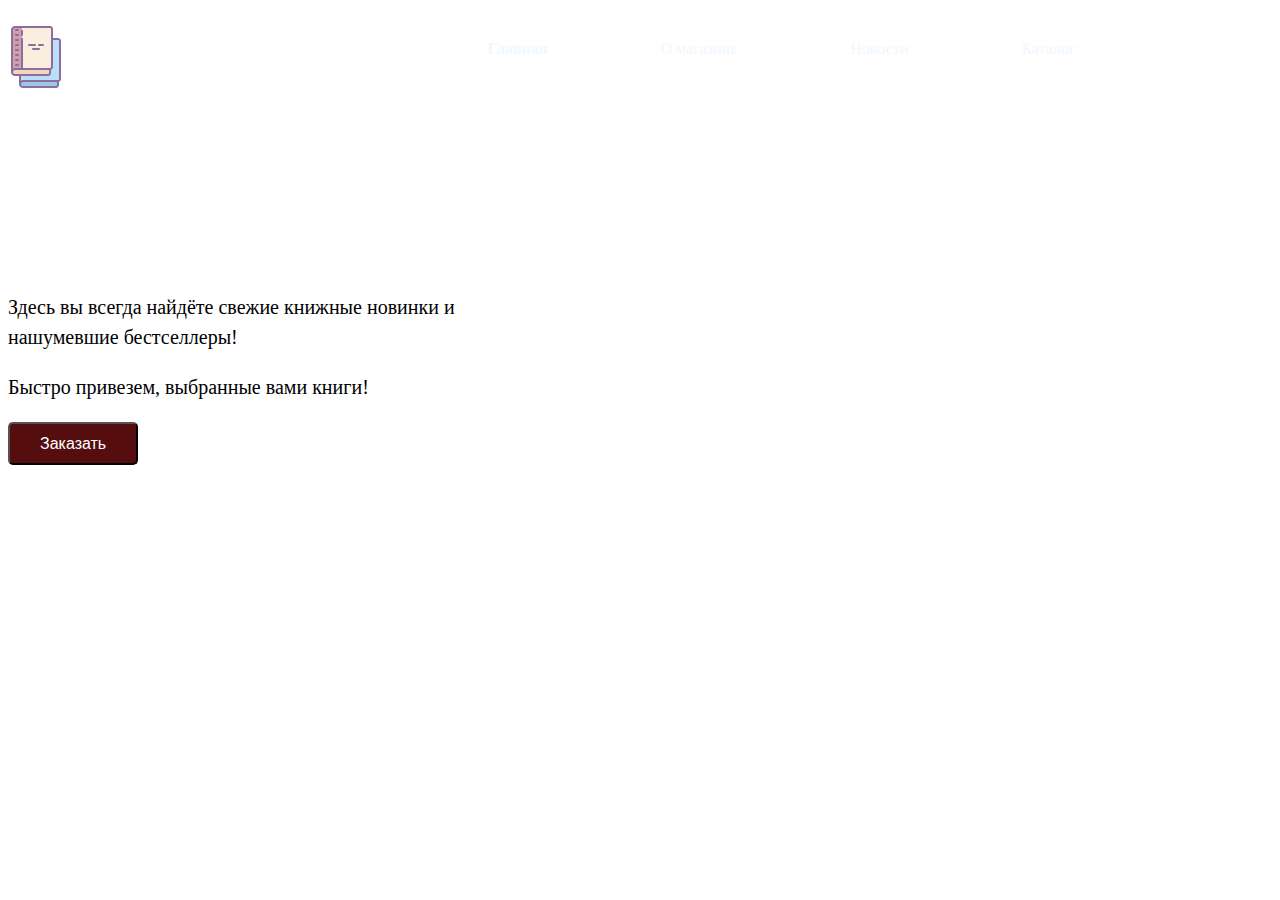
==== index.html @ b786f0fe "commit" ====
<!DOCTYPE html>
<html lang="en">

<head>
    <meta charset="UTF-8">
    <title>Books</title>
    <link rel="stylesheet" href="style.css">
</head>

<body id="main">
    <header class="header">
        <a href="#">
            <img src='./img/logo.png' class="logo" alt="logo">
        </a>
        <nav class="navbar">
            <ul class="menu-list">
                <li class="menu-item active"><a href="#">Главная</a></li>
                <li class="menu-item"><a href="aboutus.html">О магазине</a></li>
                <li class="menu-item"><a href="#">Новости</a></li>
                <li class="menu-item"><a href="#">Каталог</a></li>
            </ul>
        </nav>
    </header>
    <main class="main">
        <p class="main-text">Здесь вы всегда найдёте свежие книжные новинки и нашумевшие бестселлеры!</p>
        <p class="main-text">Быстро привезем, выбранные вами книги!</p>
        <button class="button-order">Заказать</button>
    </main>
    <div>
        
    </div>
</body>

</html>
---- style.css ----
#main body {
    margin: auto;
    background: url('./img/back1.jpg');
    max-width: 1000px;
    width: 100%;
    height: 100%;
    color: #000000;
    background-repeat: no-repeat;
}

#main  .header {
    display: flex;
    justify-content: space-around;
    margin-top: 24px;
    margin-bottom: 200px;
}

#main  .menu-list {
    display: flex;
    list-style-type: none;


}

#main  .menu-item:not(:last-child) {
    margin-right: 63px;
}


#main  .menu-item a {
    text-decoration: none;
    color: aliceblue;
    margin-right: 50px;
}


#main .active {
    font-weight: bold;
}


#main  .main-text {
    font-weight: 10px;
    font-size: 20px;
    line-height: 30px;
}

#main  .button-order {
    padding: 10px 30px;
    background: #550D0D;
    border-radius: 5px;
    color: #fff;
    font-weight: 500;
    font-size: 16px;
    line-height: 19px;
}

#main  .main {
    max-width: 500px;
}


.logo {
    margin-left: -150px;
}
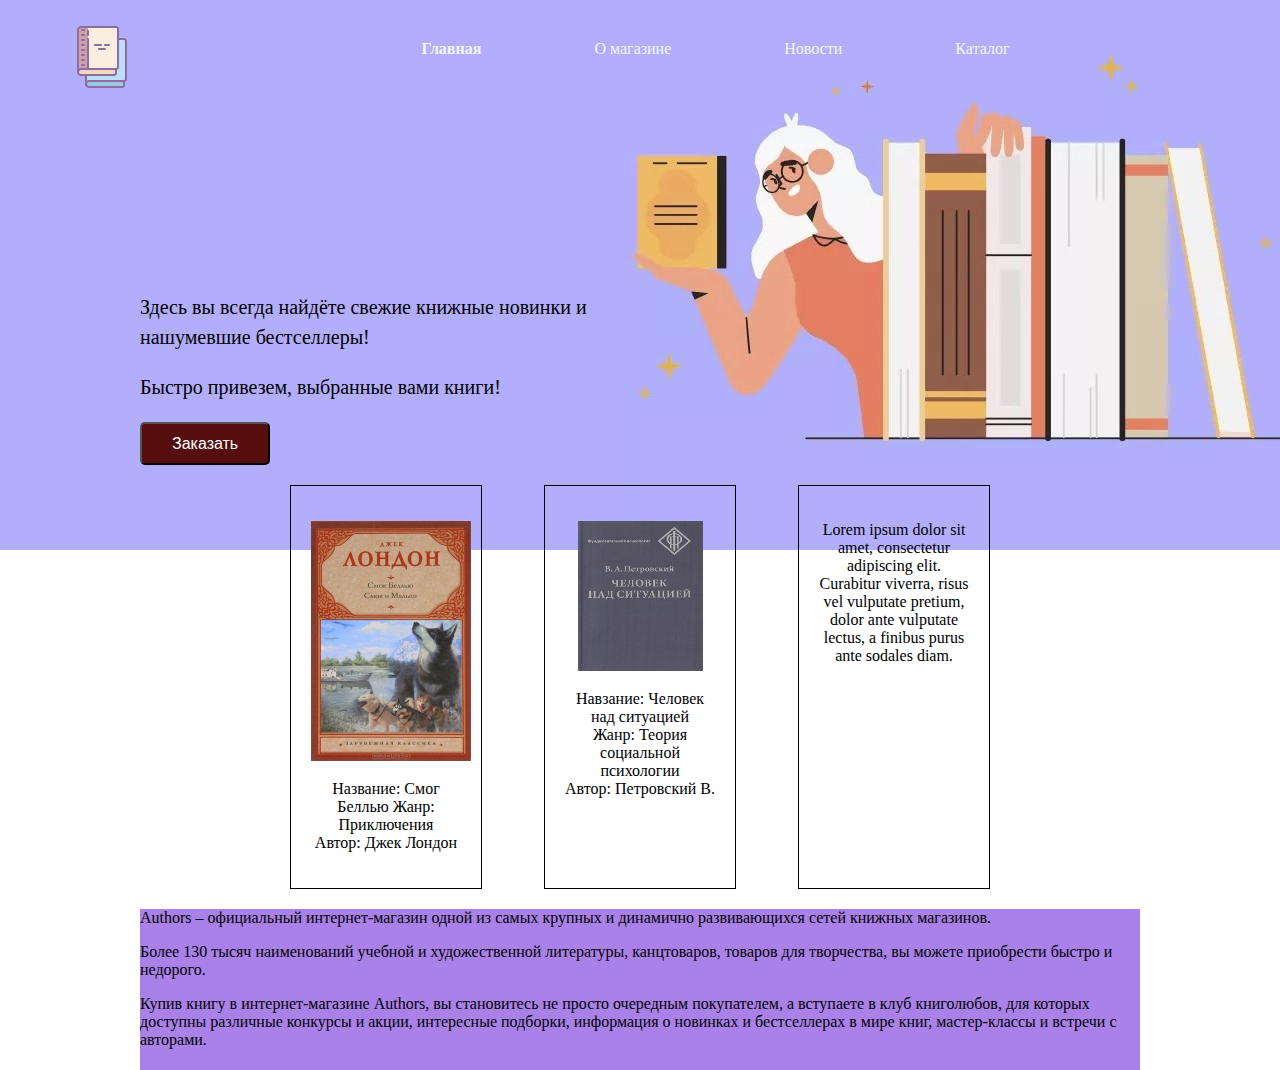
==== commit e8795f30: "commit" ====
--- a/index.html
+++ b/index.html
@@ -7,7 +7,7 @@
     <link rel="stylesheet" href="style.css">
 </head>
 
-<body id="main">
+<body>
     <header class="header">
         <a href="#">
             <img src='./img/logo.png' class="logo" alt="logo">
@@ -16,8 +16,8 @@
             <ul class="menu-list">
                 <li class="menu-item active"><a href="#">Главная</a></li>
                 <li class="menu-item"><a href="aboutus.html">О магазине</a></li>
-                <li class="menu-item"><a href="#">Новости</a></li>
-                <li class="menu-item"><a href="#">Каталог</a></li>
+                <li class="menu-item"><a href="news.html">Новости</a></li>
+                <li class="menu-item"><a href="catalog.html">Каталог</a></li>
             </ul>
         </nav>
     </header>
@@ -26,9 +26,47 @@
         <p class="main-text">Быстро привезем, выбранные вами книги!</p>
         <button class="button-order">Заказать</button>
     </main>
-    <div>
+
         
-    </div>
+        <div class="container">
+            <div class="card">
+                <div class="card_description"><img src="./img/smogbel.jpg"></div>
+                <p class="card_description">
+                    Название: Смог Беллью
+                    Жанр: Приключения<br>
+Автор: Джек Лондон<br>
+                </p>
+            </div>
+            <div class="card">
+                <div class="card_description"><img src="./img/chelovek.jpg" width="125px" height="150px"></div>
+                <p class="card_description">
+                    Навзание: Человек над ситуацией<br>
+                    Жанр: Теория социальной психологии<br>
+Автор: Петровский В.
+                </p>
+            </div>
+            <div class="card">
+                <div class="card_description"></div>
+                <p class="card_description">
+                    Lorem ipsum dolor sit amet, consectetur adipiscing elit. Curabitur viverra, risus vel vulputate pretium, dolor ante vulputate lectus, a finibus purus ante sodales diam.
+                </p>
+            </div>
+        </div>
+        
+  
+
+
+
+
+<div class="footer">
+<p>Authors – официальный интернет-магазин одной из самых крупных и динамично развивающихся сетей книжных магазинов.
+</p>
+<p>Более 130 тысяч наименований учебной и художественной литературы, канцтоваров, товаров для творчества, вы можете приобрести быстро и недорого.
+</p>
+<p>Купив книгу в интернет-магазине Authors, вы становитесь не просто очередным покупателем, а вступаете в клуб книголюбов, для которых доступны различные конкурсы и акции, интересные подборки, информация о новинках и бестселлерах в мире книг, мастер-классы и встречи с авторами.</p>
+</div>
+
+
 </body>
 
 </html>
--- a/style.css
+++ b/style.css
@@ -1,4 +1,4 @@
-#main body {
+body {
     margin: auto;
     background: url('./img/back1.jpg');
     max-width: 1000px;
@@ -8,44 +8,44 @@
     background-repeat: no-repeat;
 }
 
-#main  .header {
+.header {
     display: flex;
     justify-content: space-around;
     margin-top: 24px;
     margin-bottom: 200px;
 }
 
-#main  .menu-list {
+.menu-list {
     display: flex;
     list-style-type: none;
 
 
 }
 
-#main  .menu-item:not(:last-child) {
+.menu-item:not(:last-child) {
     margin-right: 63px;
 }
 
 
-#main  .menu-item a {
+.menu-item a {
     text-decoration: none;
     color: aliceblue;
     margin-right: 50px;
 }
 
 
-#main .active {
+.active {
     font-weight: bold;
 }
 
 
-#main  .main-text {
+.main-text {
     font-weight: 10px;
     font-size: 20px;
     line-height: 30px;
 }
 
-#main  .button-order {
+.button-order {
     padding: 10px 30px;
     background: #550D0D;
     border-radius: 5px;
@@ -55,7 +55,7 @@
     line-height: 19px;
 }
 
-#main  .main {
+.main {
     max-width: 500px;
 }
 
@@ -64,3 +64,37 @@
     margin-left: -150px;
 }
 
+
+.container {
+    display: flex;
+    justify-content: space-between;
+    width: 700px;
+    margin: 20px auto;
+}
+
+.card {
+    width: 150px;
+    border: 1px solid black;
+    padding: 20px;
+}
+
+.card_image {
+    height: 120px;
+    background-color: #a2a2a2;
+    margin: auto;
+}
+
+.card_description {
+    margin-top: 15px;
+    text-align: center;
+}
+
+
+.footer{
+    background-color: rgb(169, 129, 233);
+    margin: 0 auto;
+    padding: 0 auto;
+    padding-bottom: 5px;
+    width: 100%;
+
+}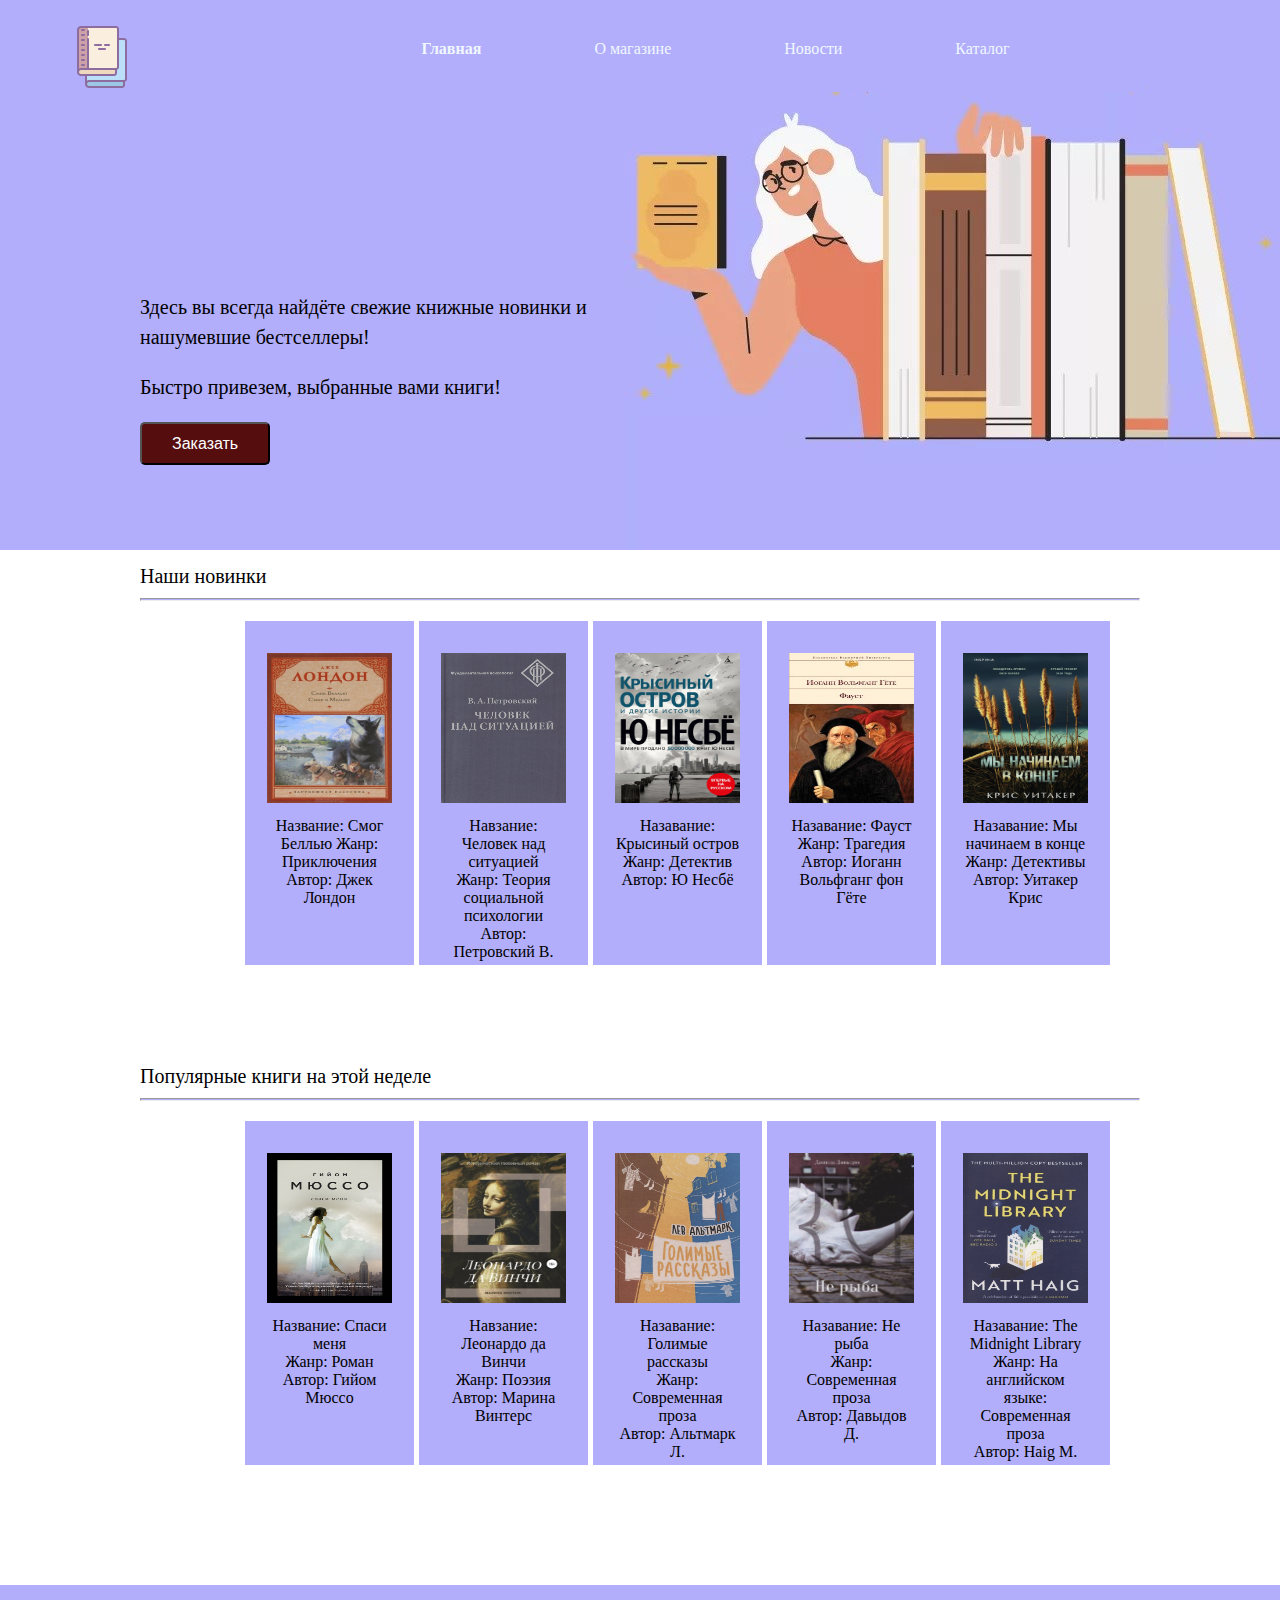
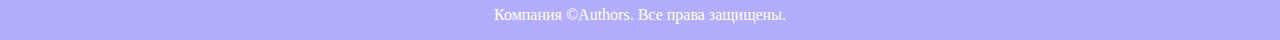
==== commit 2100a4cd: "commit" ====
--- a/index.html
+++ b/index.html
@@ -7,7 +7,7 @@
     <link rel="stylesheet" href="style.css">
 </head>
 
-<body>
+<body class="body">
     <header class="header">
         <a href="#">
             <img src='./img/logo.png' class="logo" alt="logo">
@@ -27,10 +27,11 @@
         <button class="button-order">Заказать</button>
     </main>
 
-        
+        <p class="news">Наши новинки</p>
+        <hr class="hr">
         <div class="container">
             <div class="card">
-                <div class="card_description"><img src="./img/smogbel.jpg"></div>
+                <div class="card_description"><img src="./img/smogbel.jpg" width="125px" height="150px"></div>
                 <p class="card_description">
                     Название: Смог Беллью
                     Жанр: Приключения<br>
@@ -46,27 +47,94 @@
                 </p>
             </div>
             <div class="card">
-                <div class="card_description"></div>
+                <div class="card_description"><img src="./img/kris.jpg" alt="" width="125px" height="150px"></div>
                 <p class="card_description">
-                    Lorem ipsum dolor sit amet, consectetur adipiscing elit. Curabitur viverra, risus vel vulputate pretium, dolor ante vulputate lectus, a finibus purus ante sodales diam.
+                    Назавание: Крысиный остров<br>
+                    Жанр: Детектив<br>
+                    Автор: Ю Несбё
+                    
+                </p>
+            </div>
+            <div class="card">
+                <div class="card_description"><img src="./img/faust.jpg" alt="" width="125px" height="150px"></div>
+                <p class="card_description">
+                    Назавание: Фауст<br>
+                    Жанр: Трагедия<br>
+                    Автор: Иоганн Вольфганг фон Гёте
+                </p>
+            </div>
+
+            <div class="card">
+                <div class="card_description"><img src="./img/end.jpg" alt="" width="125px" height="150px"></div>
+                <p class="card_description">
+                    Назавание: Мы начинаем в конце<br>
+                    Жанр: Детективы<br>
+Автор: Уитакер Крис
                 </p>
             </div>
         </div>
+    
         
-  
+<div class="pop">
+        <p class="news1">Популярные книги на этой неделе</p>
+        <hr class="hr">
+        <div class="container">
+            <div class="card">
+                <div class="card_description"><img src="./img/saveme.jpg" width="125px" height="150px"></div>
+                <p class="card_description">
+                    Название: Спаси меня<br>
+                    Жанр: Роман<br>
+Автор: Гийом Мюссо
+                </p>
+            </div>
+            <div class="card">
+                <div class="card_description"><img src="./img/daVinchi.jpg" width="125px" height="150px"></div>
+                <p class="card_description">
+                    Навзание: Леонардо да Винчи<br>
+                    Жанр: Поэзия<br>
+Автор: Марина Винтерс
+                </p>
+            </div>
+            <div class="card">
+                <div class="card_description"><img src="./img/golim.jpg" alt="" width="125px" height="150px"></div>
+                <p class="card_description">
+                    Назавание: Голимые рассказы<br>
+                    Жанр: Современная проза<br>
+Автор: Альтмарк Л.
+                    
+                </p>
+            </div>
+            <div class="card">
+                <div class="card_description"><img src="./img/fish.jpg" alt="" width="125px" height="150px"></div>
+                <p class="card_description">
+                    Назавание: Не рыба<br>
+                    Жанр: Современная проза<br>
+Автор: Давыдов Д.
+                </p>
+            </div>
 
+            <div class="card">
+                <div class="card_description"><img src="./img/library.jpg" alt="" width="125px" height="150px"></div>
+                <p class="card_description">
+                    Назавание: The Midnight Library<br>
+                    Жанр: На английском языке: Современная проза<br>
+Автор: Haig M.
+                </p>
+            </div>
+        </div>
+        </div>
 
-
-
-<div class="footer">
-<p>Authors – официальный интернет-магазин одной из самых крупных и динамично развивающихся сетей книжных магазинов.
-</p>
-<p>Более 130 тысяч наименований учебной и художественной литературы, канцтоваров, товаров для творчества, вы можете приобрести быстро и недорого.
-</p>
-<p>Купив книгу в интернет-магазине Authors, вы становитесь не просто очередным покупателем, а вступаете в клуб книголюбов, для которых доступны различные конкурсы и акции, интересные подборки, информация о новинках и бестселлерах в мире книг, мастер-классы и встречи с авторами.</p>
-</div>
+        <footer>
+          <p>Компания ©Authors. Все права защищены.</p>
+        </footer>
 
 
 </body>
 
 </html>
+
+
+
+
+
+<!--	RGB (178,174,251) фон-->--- a/style.css
+++ b/style.css
@@ -1,4 +1,4 @@
-body {
+.body {
     margin: auto;
     background: url('./img/back1.jpg');
     max-width: 1000px;
@@ -13,6 +13,11 @@
     justify-content: space-around;
     margin-top: 24px;
     margin-bottom: 200px;
+    background: RGB(178,174,251);
+    max-width: 2000px;
+    width: 100%;
+    height: 100%;
+
 }
 
 .menu-list {
@@ -70,12 +75,17 @@
     justify-content: space-between;
     width: 700px;
     margin: 20px auto;
+    margin-left: 100px;
 }
 
 .card {
     width: 150px;
-    border: 1px solid black;
+    border: 2px solid RGB(178,174,251);
     padding: 20px;
+    margin-left: 5px;
+    height: 300px;
+    background-color: RGB(178,174,251);
+    
 }
 
 .card_image {
@@ -85,16 +95,149 @@
 }
 
 .card_description {
-    margin-top: 15px;
+    margin-top: 10px;
     text-align: center;
 }
 
 
-.footer{
-    background-color: rgb(169, 129, 233);
+.news{
+    margin-top: 100px;
+    font-size: 20px;
+}
+
+
+
+  footer {
+    padding-top: 5px;
+    background: RGB(178,174,251);
+    color: white;
+    width: 100%;
+    left: 0px;
+    margin-top: 100px;
+    position: absolute;
+    text-align: center;
+  }
+  a {
+    color: #00aaff;
+  }
+
+  .news1{
+
+    margin-top: 100px;
+    font-size: 20px;
+  }
+  .pop{
+
+    width: 100%;
+    left: 0px;
+    margin-top: 100px;
+    background-size: 100%;
+
+  }
+
+  .hr{
+    background-color: RGB(178,174,251);
+    color: RGB(178,174,251);
+    height: 1px;
+    margin-top: -10px;
+  }
+
+
+  .demo{
+    background: RGB(178,174,251);
+  }
+
+  .header1 {
+    display: flex;
+    justify-content: space-around;
+    background: RGB(178,174,251);
+    max-width: 3000px;
+    width: 100%;
+    height: 100%;
+    margin-left: -10px;
+    margin-right: -100px;
+    margin-top: -10px;
+    padding-bottom: 5px;
+    padding-right: 18px;
+    margin-bottom: 20px;
+
+}
+
+#demo{
+    margin-bottom: -50px;
+}
+
+.why{
+    margin-top: 60px;
+}
+
+
+
+.card1 {
+    width: 300px;
+    height: 450px;
     margin: 0 auto;
-    padding: 0 auto;
-    padding-bottom: 5px;
-    width: 100%;
-
+    position: relative;
+    /* относительное позиционирование родительского элемента, чтобы дочерние .product, .description располагать внутри  card */
+    border: 1px solid #f5dde1;
+}
+
+.product1,
+.description1 {
+    width: 100%;
+    /* ширина 100% родителя */
+    height: 100%;
+    /* высота 100% родителя */
+    position: absolute;
+    /* абсолютное позиционирование элементов внутри родителя с классом card */
+    left: 0;
+    /* координата позиционирования слева 0px*/
+    top: 0;
+    /* координата позиционирования сверху 0px */
+    text-align: center;
+    background-color: #fff;
+}
+
+/* Стили для кнопки описательного блока карточки товара */
+.description1 a {
+    display: inline-block;
+    padding: 10px 30px;
+    margin-top: 30px;
+    text-decoration: none;
+    text-transform: uppercase;
+    color: #fff;
+    background-color: #f5dde1;
+}
+
+.product1,
+.description1 {
+    backface-visibility: hidden;
+}
+
+.description1 {
+    box-sizing: border-box;
+    padding: 40px;
+    transform: rotateY(180deg);
+    /* поворот блока с описанием на 180 град, прячем его в начальном состоянии, без наведения курсора мыши */
+}
+
+
+.product1,
+.description1 {
+    transition: 1s;
+}
+
+.card1:hover .product1 {
+    transform: rotateY(180deg);
+    /* разворачиваем блок с изображением на 180 градусов */
+}
+
+.card1:hover .description1 {
+    transform: rotateY(360deg);
+    /* возвращаем блок*/
+}
+
+
+.block1{
+    display: inline;
 }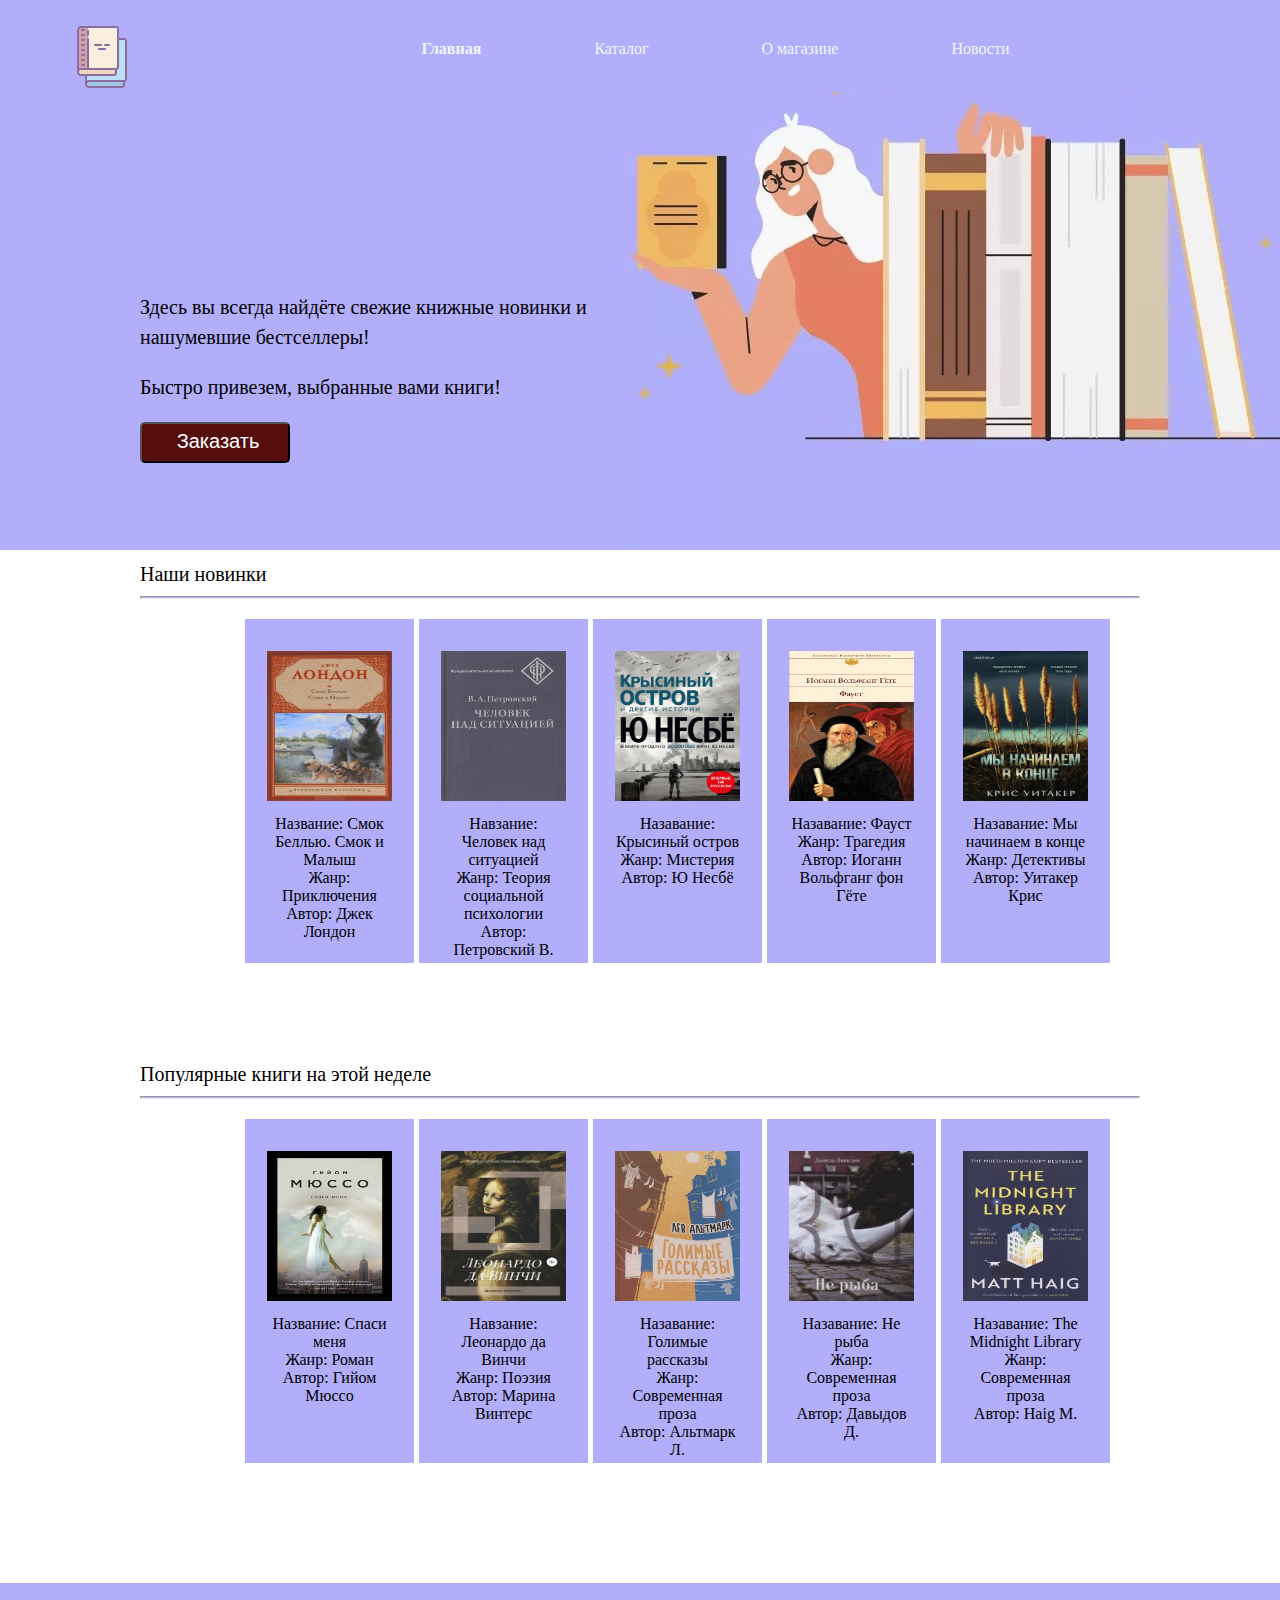
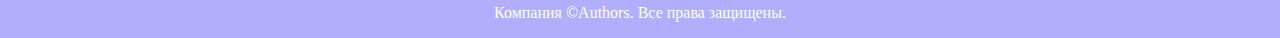
==== commit c987986b: "commit" ====
--- a/index.html
+++ b/index.html
@@ -12,30 +12,31 @@
         <a href="#">
             <img src='./img/logo.png' class="logo" alt="logo">
         </a>
-        <nav class="navbar">
+        <nav class="navbar1">
             <ul class="menu-list">
                 <li class="menu-item active"><a href="#">Главная</a></li>
+                <li class="menu-item"><a href="catalog.html">Каталог</a></li>
                 <li class="menu-item"><a href="aboutus.html">О магазине</a></li>
                 <li class="menu-item"><a href="news.html">Новости</a></li>
-                <li class="menu-item"><a href="catalog.html">Каталог</a></li>
             </ul>
         </nav>
     </header>
+    <!--transition -->
     <main class="main">
         <p class="main-text">Здесь вы всегда найдёте свежие книжные новинки и нашумевшие бестселлеры!</p>
         <p class="main-text">Быстро привезем, выбранные вами книги!</p>
-        <button class="button-order">Заказать</button>
+        <button class="button-order"><a class="link" href="catalog.html">Заказать</a></button>
     </main>
-
+<!--fixs -->
         <p class="news">Наши новинки</p>
         <hr class="hr">
         <div class="container">
             <div class="card">
                 <div class="card_description"><img src="./img/smogbel.jpg" width="125px" height="150px"></div>
                 <p class="card_description">
-                    Название: Смог Беллью
+                    Название: Смок Беллью. Смок и Малыш<br>
                     Жанр: Приключения<br>
-Автор: Джек Лондон<br>
+Автор: Джек Лондон
                 </p>
             </div>
             <div class="card">
@@ -50,7 +51,7 @@
                 <div class="card_description"><img src="./img/kris.jpg" alt="" width="125px" height="150px"></div>
                 <p class="card_description">
                     Назавание: Крысиный остров<br>
-                    Жанр: Детектив<br>
+                    Жанр: Мистерия<br>
                     Автор: Ю Несбё
                     
                 </p>
@@ -117,7 +118,7 @@
                 <div class="card_description"><img src="./img/library.jpg" alt="" width="125px" height="150px"></div>
                 <p class="card_description">
                     Назавание: The Midnight Library<br>
-                    Жанр: На английском языке: Современная проза<br>
+                    Жанр: Современная проза<br>
 Автор: Haig M.
                 </p>
             </div>
--- a/style.css
+++ b/style.css
@@ -48,16 +48,6 @@
     font-weight: 10px;
     font-size: 20px;
     line-height: 30px;
-}
-
-.button-order {
-    padding: 10px 30px;
-    background: #550D0D;
-    border-radius: 5px;
-    color: #fff;
-    font-weight: 500;
-    font-size: 16px;
-    line-height: 19px;
 }
 
 .main {
@@ -163,6 +153,20 @@
 
 }
 
+
+.header2 {
+    display: flex;
+    justify-content: space-around;
+    background: RGB(178,174,251);
+    max-width: 3000px;
+    width: 100%;
+    height: 100%;
+    padding-bottom: 5px;
+    padding-right: 18px;
+    margin-bottom: 20px;
+
+}
+
 #demo{
     margin-bottom: -50px;
 }
@@ -174,12 +178,13 @@
 
 
 .card1 {
-    width: 300px;
-    height: 450px;
-    margin: 0 auto;
+    width: 305px;
+    height: 455px;
     position: relative;
     /* относительное позиционирование родительского элемента, чтобы дочерние .product, .description располагать внутри  card */
-    border: 1px solid #f5dde1;
+    border: 2px solid RGB(178,174,251);
+    margin-bottom: 10px;
+    background-color: RGB(178,174,251);
 }
 
 .product1,
@@ -207,6 +212,11 @@
     text-transform: uppercase;
     color: #fff;
     background-color: #f5dde1;
+    font-size: 20px;
+}
+
+.description1 h2, .description1 p{
+    font-size: 18px;
 }
 
 .product1,
@@ -238,6 +248,33 @@
 }
 
 
-.block1{
-    display: inline;
+.link {
+    text-decoration: none;
+    display: inline-block;
+    font-size: 2rem;
+    background-color: #550D0D;
+    border-radius: 5px;
+    color: #ffffff;
+    transition: all 0.8s ease 0s;
+    width: 140px;
+    height: 30px;
+    font-size: 20px;
+    padding-top: 5px;
+}
+
+.link:hover {
+    background-color: #e53935;
+}
+
+
+.button-order {
+    background: #550D0D;
+    border-radius: 5px;
+    color: #fff;
+    width: 150px;
+}
+
+.price{
+    font-size: 20px;
+    text-align: center;
 }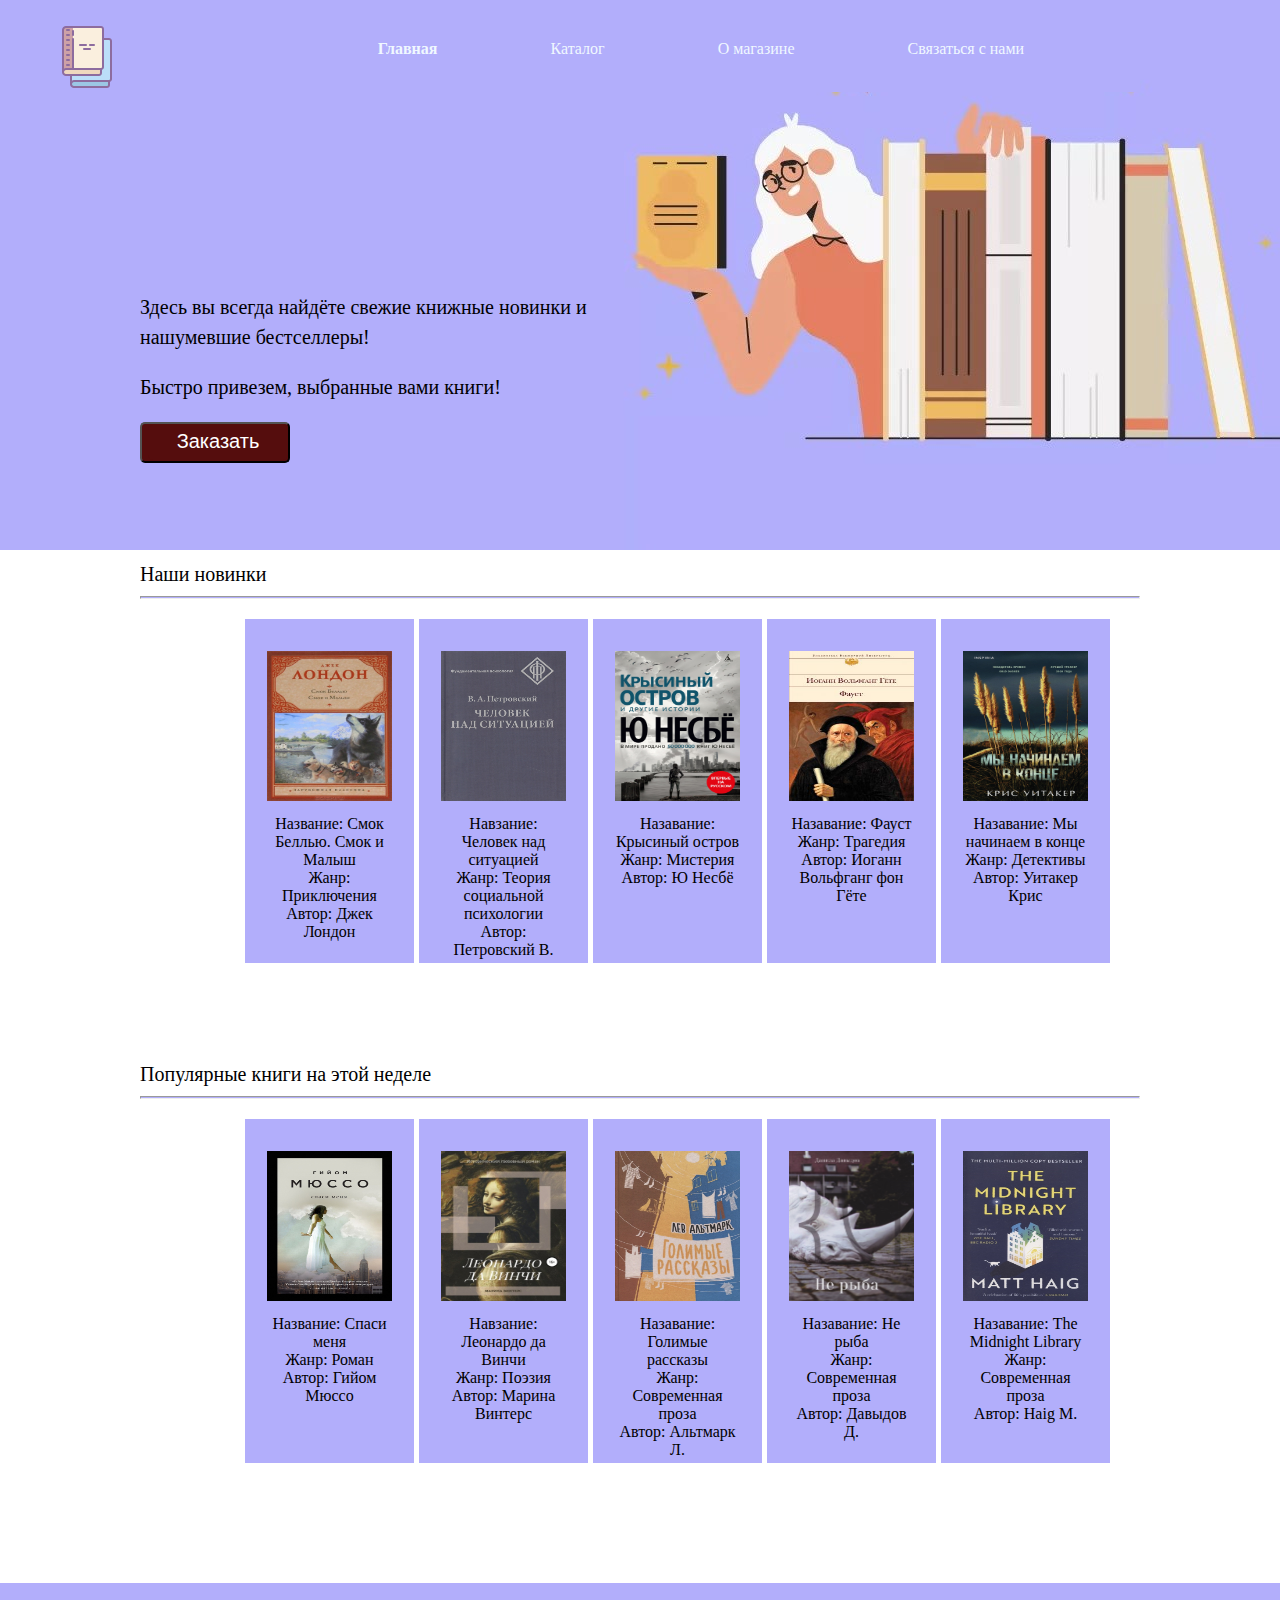
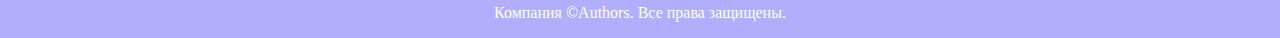
==== commit e55b5d0c: "commit" ====
--- a/index.html
+++ b/index.html
@@ -17,7 +17,7 @@
                 <li class="menu-item active"><a href="#">Главная</a></li>
                 <li class="menu-item"><a href="catalog.html">Каталог</a></li>
                 <li class="menu-item"><a href="aboutus.html">О магазине</a></li>
-                <li class="menu-item"><a href="news.html">Новости</a></li>
+                <li class="menu-item"><a href="contactwithus.html">Связаться с нами</a></li>
             </ul>
         </nav>
     </header>
--- a/style.css
+++ b/style.css
@@ -164,7 +164,26 @@
     padding-bottom: 5px;
     padding-right: 18px;
     margin-bottom: 20px;
-
+    padding-top: 5px;
+
+}
+
+
+
+
+.header3 {
+    display: flex;
+    justify-content: space-around;
+    background: RGB(178,174,251);
+    max-width: 3000px;
+    width: 100%;
+    height: 100%;
+    padding-right: 18px;
+}
+
+.header3 nav{
+    padding-bottom: -10px;
+    padding-top: 20px;   
 }
 
 #demo{
@@ -277,4 +296,27 @@
 .price{
     font-size: 20px;
     text-align: center;
+}
+
+
+
+#disblock{
+	margin: auto;
+	padding: 50px;
+    background: RGB(178,174,251);
+	width: 700px;
+	border: double 5px;
+	padding: 65px;
+	margin: auto;
+	height: 600px;
+	text-align: center;
+	margin-bottom: 50px;
+}
+
+#contact{
+    text-align: center;
+}
+
+.col-12_{
+    margin-top: 10px;
 }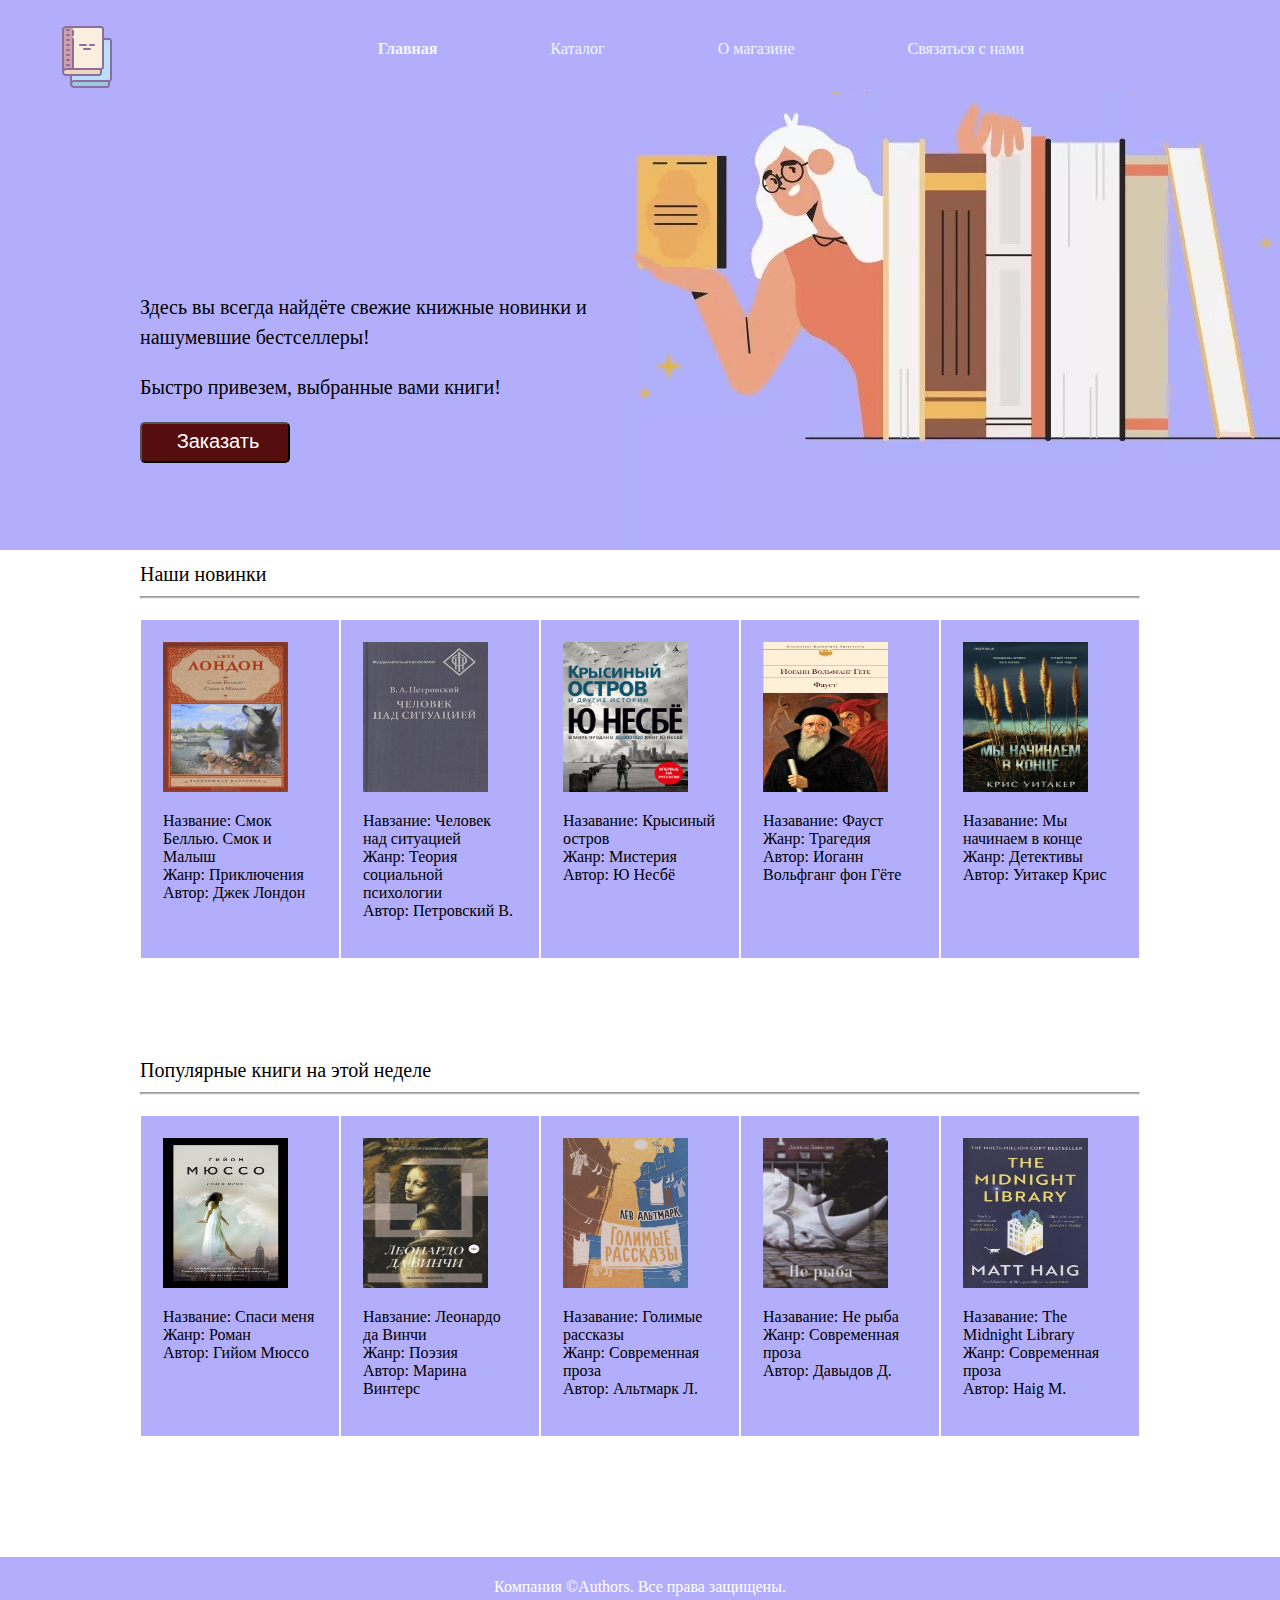
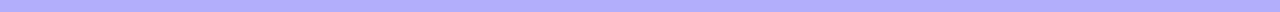
==== commit f1fbb13b: "commit" ====
--- a/index.html
+++ b/index.html
@@ -4,6 +4,7 @@
 <head>
     <meta charset="UTF-8">
     <title>Books</title>
+    <meta name = "viewport" content = "width=device-width, initial-scale = 1">
     <link rel="stylesheet" href="style.css">
 </head>
 
@@ -138,4 +139,4 @@
 
 
 
-<!--	RGB (178,174,251) фон-->+<!--	RGB(178,174,251) фон-->--- a/style.css
+++ b/style.css
@@ -60,34 +60,6 @@
 }
 
 
-.container {
-    display: flex;
-    justify-content: space-between;
-    width: 700px;
-    margin: 20px auto;
-    margin-left: 100px;
-}
-
-.card {
-    width: 150px;
-    border: 2px solid RGB(178,174,251);
-    padding: 20px;
-    margin-left: 5px;
-    height: 300px;
-    background-color: RGB(178,174,251);
-    
-}
-
-.card_image {
-    height: 120px;
-    background-color: #a2a2a2;
-    margin: auto;
-}
-
-.card_description {
-    margin-top: 10px;
-    text-align: center;
-}
 
 
 .news{
@@ -319,4 +291,52 @@
 
 .col-12_{
     margin-top: 10px;
-}+}
+
+
+.container {
+    display: flex; /* определяем контейнер как flex-контейнер */
+    justify-content: space-between; /* распределяем элементы по горизонтали */
+    
+    width: 100%; /* ширина контейнера = ширина браузера */
+    margin: 20px auto; /* внешний отступ сверху и снизу по 20px, слева и справа - auto, тем самым центрируя контейнер */
+   }                                             
+   
+   .card {
+    width: 25%; /* ширина карточки = 25% от контейнера */
+    max-width: 300px; /* максимальная ширина 300px */
+    border: 2px solid RGB(178,174,251); /* черная рамка толщиной в 1px */
+    padding: 20px; /* внутренний отступ с каждой стороны по 20px */
+    background-color: RGB(178,174,251);
+    margin: 1px;
+   }
+   
+   .card__image {
+    height: 120px; /* ширина 120px */
+    width: 100%; /* ширина блока под изображение 100% */
+    max-width: 180px; /* максимальная ширина блока под изображение 180px */
+    background-color: #a2a2a2; /* серая заливка блока под изображение */
+    margin: auto; /* автоматические отступы, центрируем блок  под изображение */
+   }
+   
+   .card__description {
+    margin-top: 15px; /* внешний отступ в 15px */
+    text-align: center; /* выравниваем текст по центру */
+   }
+   
+   /* Медиазпросы */
+   /* При ширине браузера 768px и меньше */
+   @media screen and (max-width: 768px) {
+    .card {
+      width: 50%; /* ширина карточки 50% от ширины контейнера */
+      max-width: 100%; /* максимальная ширина карточки 100% от ширины контейнера */
+      margin: auto auto 10px; /* автоматический внешний отступ со всех сторон, но снизу 10px  */
+    }
+   }
+   
+   /* При ширине браузера 480px и меньше */
+   @media screen and (max-width: 480px) {
+    .card {
+      width: 95%; /* ширина карточки 95% от ширины контейнера */
+    }
+   }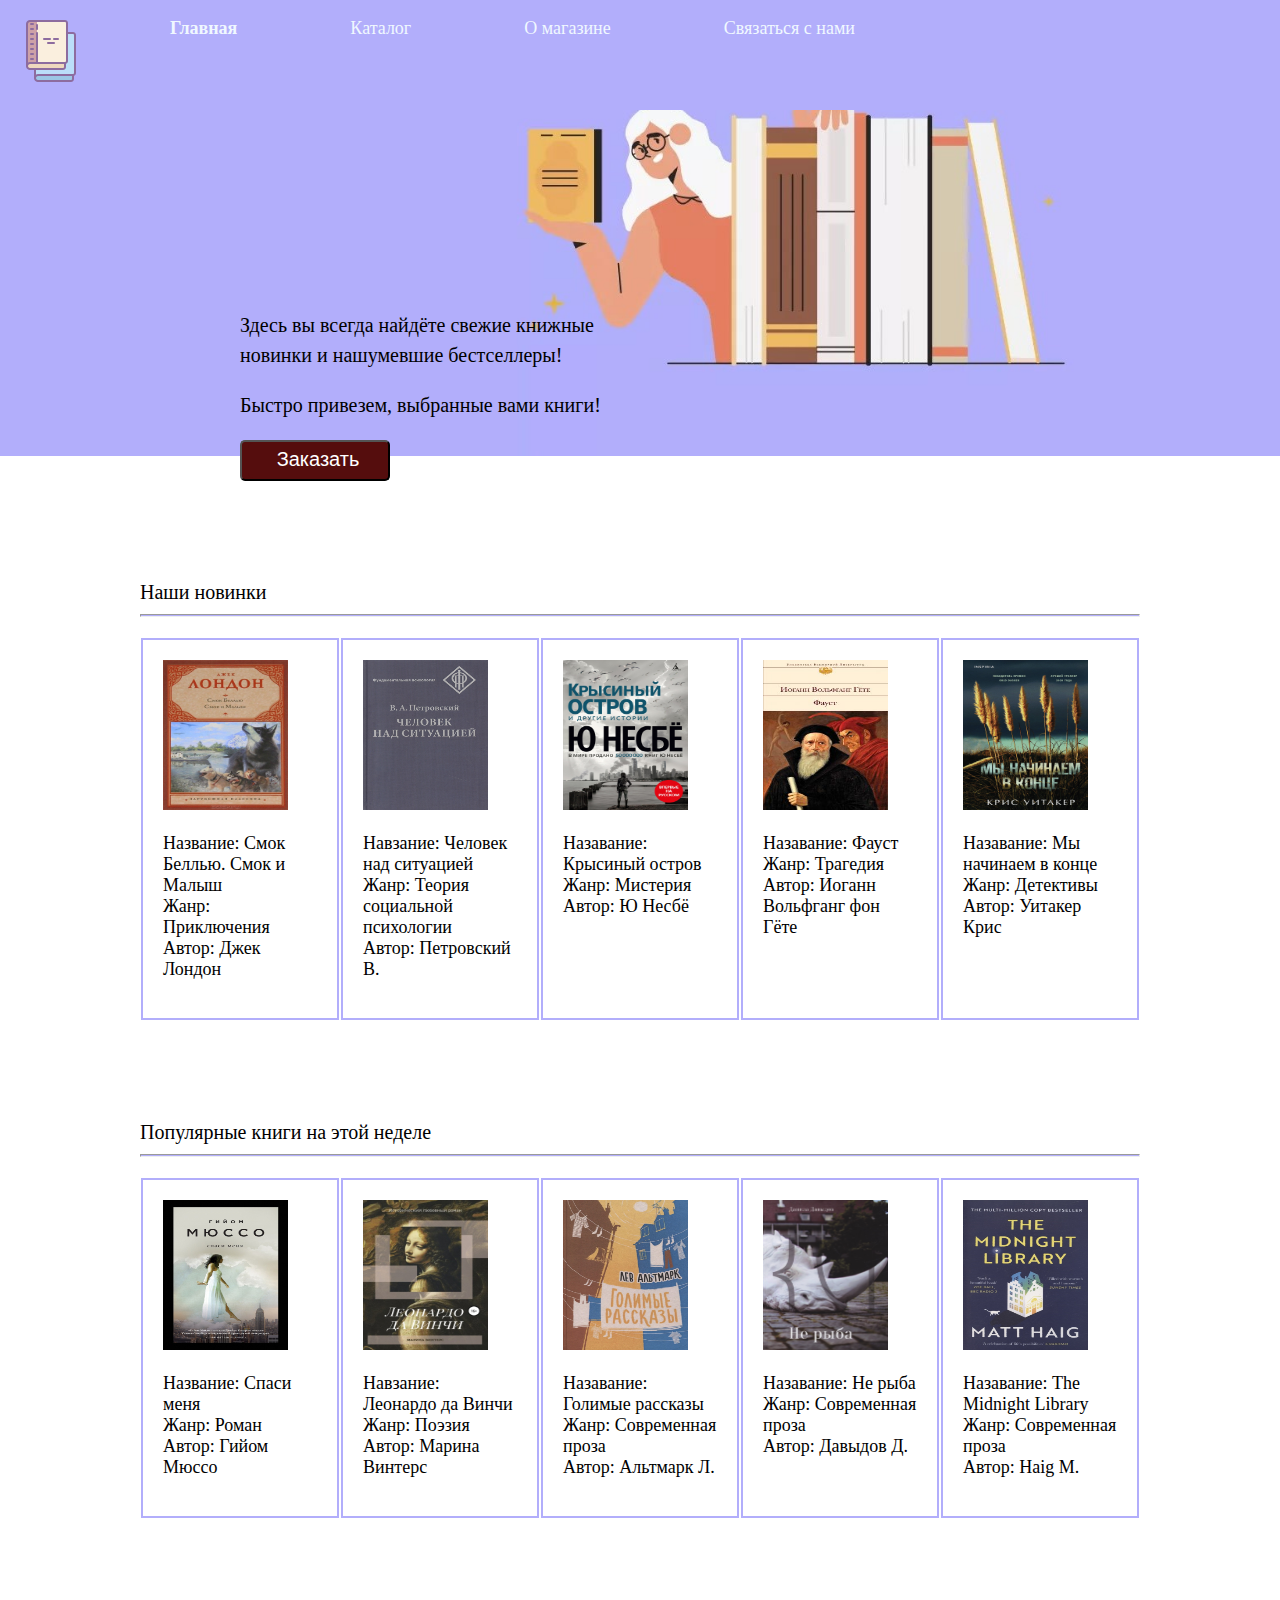
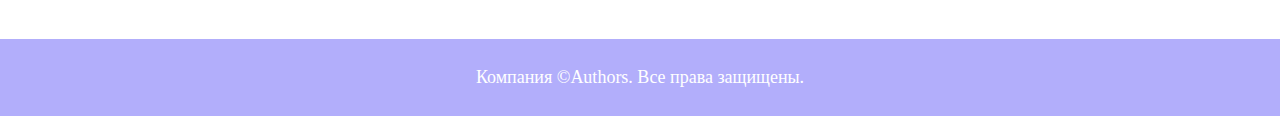
==== commit 2dd3c364: "commit" ====
--- a/index.html
+++ b/index.html
@@ -4,17 +4,17 @@
 <head>
     <meta charset="UTF-8">
     <title>Books</title>
-    <meta name = "viewport" content = "width=device-width, initial-scale = 1">
+    <meta name="viewport" content="width=device-width, initial-scale=1.0, maximum-scale=1.0, user-scalable=no">
     <link rel="stylesheet" href="style.css">
 </head>
 
 <body class="body">
     <header class="header">
-        <a href="#">
-            <img src='./img/logo.png' class="logo" alt="logo">
-        </a>
         <nav class="navbar1">
             <ul class="menu-list">
+                <a href="#">
+                    <img src='./img/logo.png' class="logo" alt="logo">
+                </a>
                 <li class="menu-item active"><a href="#">Главная</a></li>
                 <li class="menu-item"><a href="catalog.html">Каталог</a></li>
                 <li class="menu-item"><a href="aboutus.html">О магазине</a></li>
--- a/style.css
+++ b/style.css
@@ -1,30 +1,40 @@
 .body {
     margin: auto;
     background: url('./img/back1.jpg');
+    background-size: contain;
     max-width: 1000px;
     width: 100%;
     height: 100%;
     color: #000000;
     background-repeat: no-repeat;
+    min-width: 1000px;
+}
+
+
+
+body{
+    justify-content: space-between;
 }
 
 .header {
     display: flex;
     justify-content: space-around;
-    margin-top: 24px;
+    background: RGB(178,174,251);
+    max-width: 2000px;
+    width: 100%;
+    height: 100%;
+    margin-left: -10px;
+    margin-right: -100px;
+    margin-top: 10px;
+    padding-bottom: 5px;
+    padding-right: 18px;
     margin-bottom: 200px;
-    background: RGB(178,174,251);
-    max-width: 2000px;
-    width: 100%;
-    height: 100%;
-
-}
+}
+
 
 .menu-list {
     display: flex;
     list-style-type: none;
-
-
 }
 
 .menu-item:not(:last-child) {
@@ -51,7 +61,8 @@
 }
 
 .main {
-    max-width: 500px;
+    max-width: 400px;
+    margin-left: 100px;
 }
 
 
@@ -78,6 +89,9 @@
     margin-top: 100px;
     position: absolute;
     text-align: center;
+    margin-bottom: -20px;
+    padding-bottom: 10px;
+    padding-top: 10px;
   }
   a {
     color: #00aaff;
@@ -141,8 +155,6 @@
 }
 
 
-
-
 .header3 {
     display: flex;
     justify-content: space-around;
@@ -151,6 +163,7 @@
     width: 100%;
     height: 100%;
     padding-right: 18px;
+
 }
 
 .header3 nav{
@@ -202,7 +215,7 @@
     text-decoration: none;
     text-transform: uppercase;
     color: #fff;
-    background-color: #f5dde1;
+    background-color: #f00a30;
     font-size: 20px;
 }
 
@@ -307,7 +320,7 @@
     max-width: 300px; /* максимальная ширина 300px */
     border: 2px solid RGB(178,174,251); /* черная рамка толщиной в 1px */
     padding: 20px; /* внутренний отступ с каждой стороны по 20px */
-    background-color: RGB(178,174,251);
+    background-color: white;
     margin: 1px;
    }
    
@@ -325,18 +338,53 @@
    }
    
    /* Медиазпросы */
-   /* При ширине браузера 768px и меньше */
-   @media screen and (max-width: 768px) {
-    .card {
-      width: 50%; /* ширина карточки 50% от ширины контейнера */
-      max-width: 100%; /* максимальная ширина карточки 100% от ширины контейнера */
-      margin: auto auto 10px; /* автоматический внешний отступ со всех сторон, но снизу 10px  */
-    }
-   }
-   
-   /* При ширине браузера 480px и меньше */
-   @media screen and (max-width: 480px) {
-    .card {
-      width: 95%; /* ширина карточки 95% от ширины контейнера */
-    }
-   }+   @media only screen and (max-width: 600px) {
+    body {
+      font-size: 14px;
+      /* Дополнительные стили для маленьких экранов */
+    }
+  
+    .header {
+      display: none; /* Пример: скрыть элемент в заголовке на маленьких экранах */
+    }
+  
+    /* Другие стили и правила для маленьких экранов */
+  }
+
+  /* Стили для экранов шириной более 1200 пикселей */
+  @media only screen and (min-width: 1200px) {
+    body {
+      font-size: 18px;
+      /* Дополнительные стили для больших экранов */
+    }
+    footer{
+        padding-bottom: 10px;
+    }
+  
+    .header {
+      display: block; /* Пример: отображение элемента в заголовке на больших экранах */
+    }
+  
+    /* Другие стили и правила для больших экранов */
+  }
+
+
+  @media only screen and (min-width: 2000px) {
+    body {
+      font-size: 18px;
+      /* Дополнительные стили для больших экранов */
+    }
+    footer{
+        padding-bottom: 10px;
+    }
+
+    .news{
+        margin-top: 500px;
+    }
+  
+    .header {
+      display: block; /* Пример: отображение элемента в заголовке на больших экранах */
+    }
+  
+    /* Другие стили и правила для больших экранов */
+  }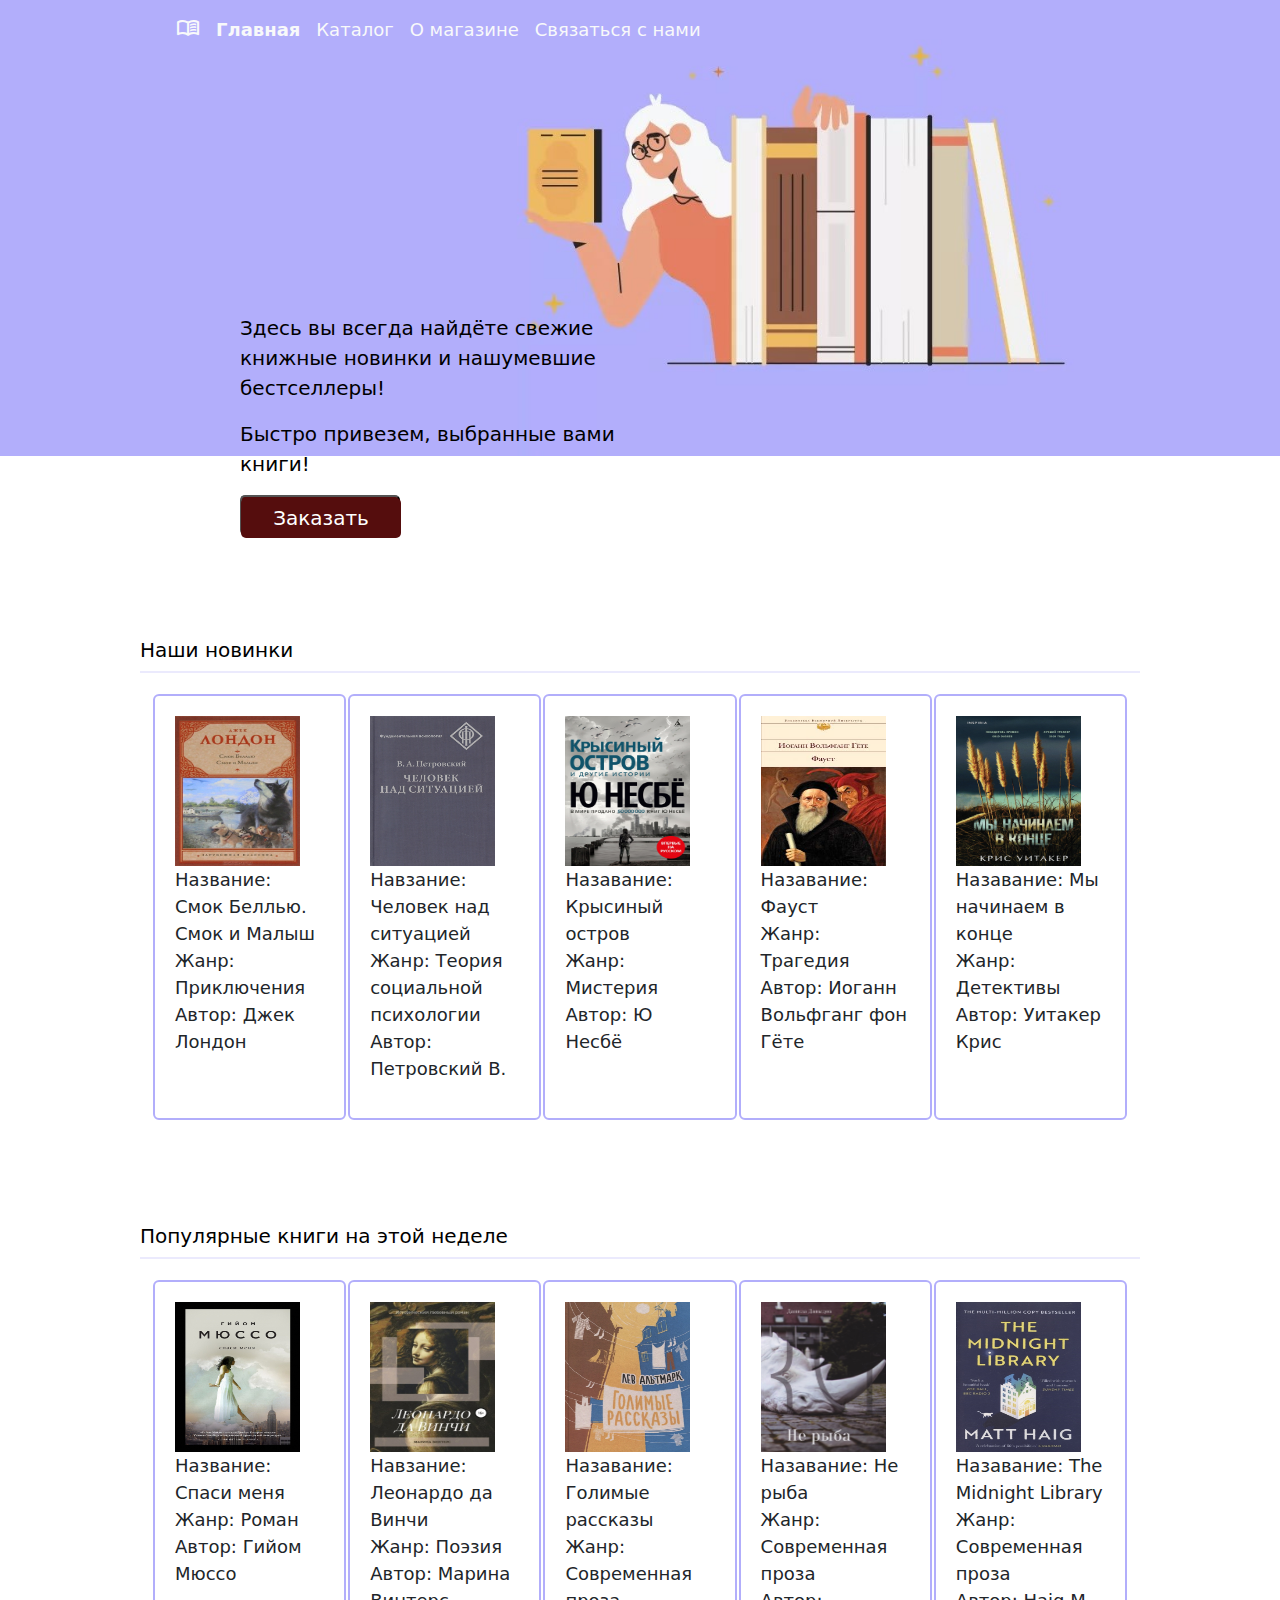
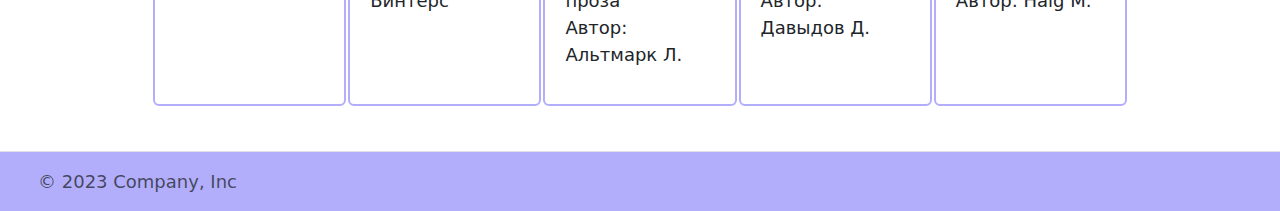
==== commit 1685be71: "commit" ====
--- a/index.html
+++ b/index.html
@@ -4,24 +4,43 @@
 <head>
     <meta charset="UTF-8">
     <title>Books</title>
+    <link rel="stylesheet" href="https://fonts.googleapis.com/css2?family=Material+Symbols+Outlined:opsz,wght,FILL,GRAD@24,400,0,0" />
+    <link href="https://cdn.jsdelivr.net/npm/bootstrap@5.1.3/dist/css/bootstrap.min.css" rel="stylesheet">
     <meta name="viewport" content="width=device-width, initial-scale=1.0, maximum-scale=1.0, user-scalable=no">
     <link rel="stylesheet" href="style.css">
 </head>
 
 <body class="body">
-    <header class="header">
-        <nav class="navbar1">
-            <ul class="menu-list">
-                <a href="#">
-                    <img src='./img/logo.png' class="logo" alt="logo">
-                </a>
-                <li class="menu-item active"><a href="#">Главная</a></li>
-                <li class="menu-item"><a href="catalog.html">Каталог</a></li>
-                <li class="menu-item"><a href="aboutus.html">О магазине</a></li>
-                <li class="menu-item"><a href="contactwithus.html">Связаться с нами</a></li>
+    <nav class="navbar navbar-expand-lg text-light">
+        <div class="container-fluid">
+          <a class="navbar-brand" href="#"></a>
+          <button class="navbar-toggler" type="button" data-bs-toggle="collapse" data-bs-target="#navbarNav" aria-controls="navbarNav" aria-expanded="false" aria-label="Toggle navigation">
+            <span class="navbar-toggler-icon"></span>
+          </button>
+          <div class="collapse navbar-collapse" id="navbarNav">
+            <ul class="navbar-nav">
+              <li class="nav-item ">
+                <a class="nav-link text-light" aria-current="page" href="index.html"><span class="material-symbols-outlined">
+                  menu_book
+                  </span></a>
+              </li>
+              <li class="nav-item ">
+                <a class="nav-link active text-light" aria-current="page" href="index.html">Главная</a>
+              </li>
+              <li class="nav-item">
+                <a class="nav-link text-light" href="catalog.html">Каталог</a>
+              </li>
+              <li class="nav-item">
+                <a class="nav-link text-light" href="aboutus.html">О магазине</a>
+              </li>
+              <li class="nav-item">
+                <a class="nav-link text-light" href="contactwithus.html">Связаться с нами</a>
+              </li>
             </ul>
-        </nav>
-    </header>
+          </div>
+        </div>
+      </nav>
+
     <!--transition -->
     <main class="main">
         <p class="main-text">Здесь вы всегда найдёте свежие книжные новинки и нашумевшие бестселлеры!</p>
@@ -126,10 +145,16 @@
         </div>
         </div>
 
-        <footer>
-          <p>Компания ©Authors. Все права защищены.</p>
-        </footer>
-
+        <div class="container">
+            <footer class="d-flex flex-wrap justify-content-between align-items-center py-3 my-4 border-top">
+              <div class="col-md-4 d-flex align-items-center">
+                <a href="/" class="mb-3 me-2 mb-md-0 text-body-secondary text-decoration-none lh-1">
+                  <svg class="bi" width="30" height="24"><use xlink:href="#bootstrap"/></svg>
+                </a>
+                <span class="mb-3 mb-md-0 text-body-secondary">&copy; 2023 Company, Inc</span>
+              </div>
+            </footer>
+          </div>
 
 </body>
 
--- a/style.css
+++ b/style.css
@@ -63,6 +63,7 @@
 .main {
     max-width: 400px;
     margin-left: 100px;
+    margin-top: 250px;
 }
 
 
@@ -111,10 +112,10 @@
 
   }
 
-  .hr{
+  hr{
     background-color: RGB(178,174,251);
     color: RGB(178,174,251);
-    height: 1px;
+    height: 2px;
     margin-top: -10px;
   }
 
@@ -147,11 +148,11 @@
     max-width: 3000px;
     width: 100%;
     height: 100%;
-    padding-bottom: 5px;
     padding-right: 18px;
     margin-bottom: 20px;
-    padding-top: 5px;
-
+    padding-bottom: 0px;
+    margin-top: -10px;
+    height: 70px;
 }
 
 
@@ -260,10 +261,13 @@
     border-radius: 5px;
     color: #ffffff;
     transition: all 0.8s ease 0s;
-    width: 140px;
-    height: 30px;
+    width: 160px;
+    height: 40px;
     font-size: 20px;
     padding-top: 5px;
+    padding-bottom: 5px;
+    margin-left: -7px;
+    margin-bottom: -7px;
 }
 
 .link:hover {
@@ -275,7 +279,8 @@
     background: #550D0D;
     border-radius: 5px;
     color: #fff;
-    width: 150px;
+    width: 160px;
+    height: 40px;
 }
 
 .price{
@@ -296,10 +301,16 @@
 	height: 600px;
 	text-align: center;
 	margin-bottom: 50px;
+  font-size: 15px;
+}
+
+#disblock h1{
+  font-size: 20px;
 }
 
 #contact{
     text-align: center;
+    font-size: 30px;
 }
 
 .col-12_{
@@ -351,6 +362,20 @@
     /* Другие стили и правила для маленьких экранов */
   }
 
+  @media only screen and (max-width: 750px) {
+    body {
+      font-size: 14px;
+      /* Дополнительные стили для маленьких экранов */
+    }
+  
+    .header {
+      display: none; /* Пример: скрыть элемент в заголовке на маленьких экранах */
+    }
+  
+    /* Другие стили и правила для маленьких экранов */
+  }
+
+
   /* Стили для экранов шириной более 1200 пикселей */
   @media only screen and (min-width: 1200px) {
     body {
@@ -375,7 +400,9 @@
       /* Дополнительные стили для больших экранов */
     }
     footer{
-        padding-bottom: 10px;
+        padding-bottom: 30px;
+        margin-bottom: -10px;
+        
     }
 
     .news{
@@ -387,4 +414,4 @@
     }
   
     /* Другие стили и правила для больших экранов */
-  }+  }
